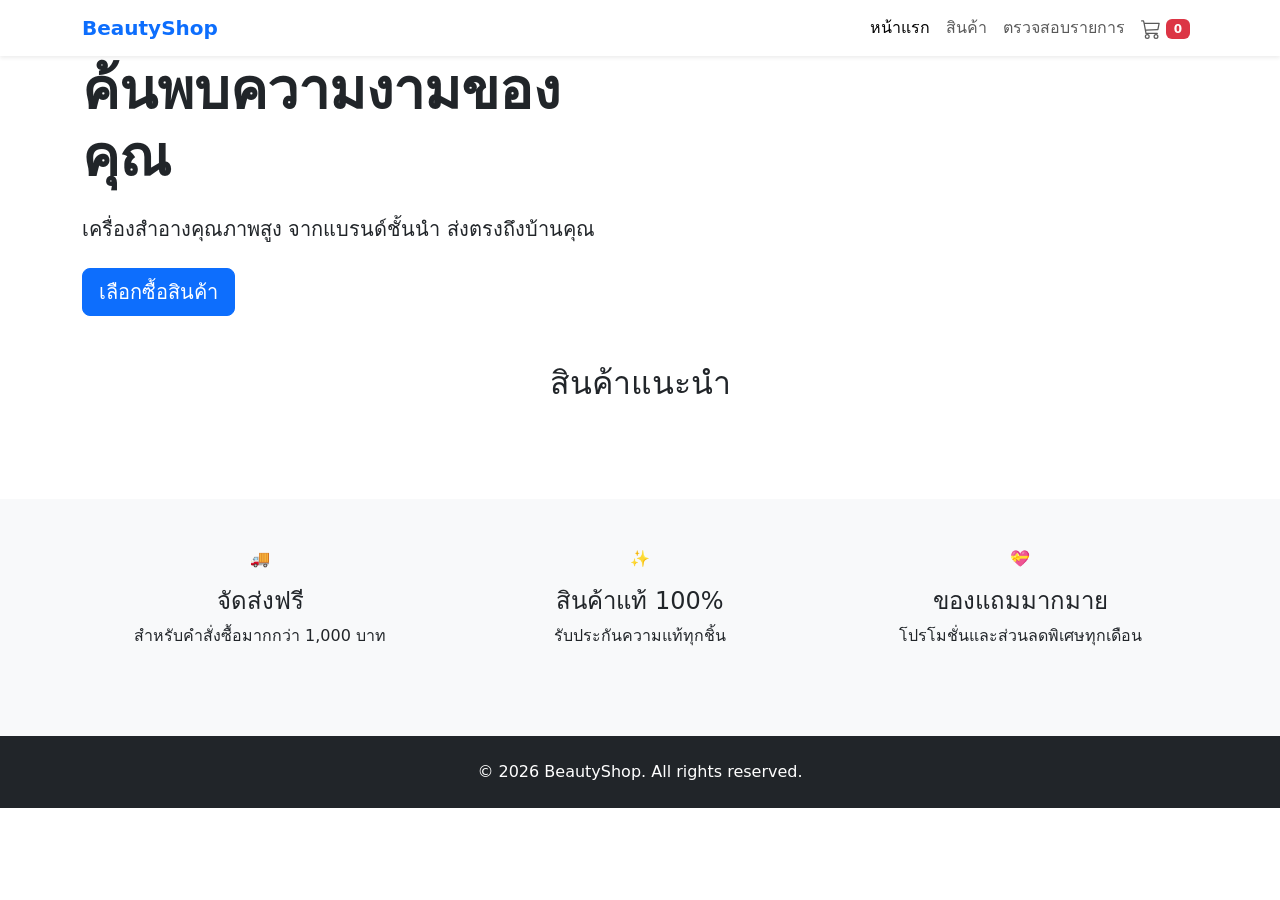
==== index.html @ 7cdaf18f "athitiya" ====
<!DOCTYPE html>
<html lang="th">
<head>
    <meta charset="UTF-8">
    <meta name="viewport" content="width=device-width, initial-scale=1.0">
    <title>BeautyShop - ร้านเครื่องสำอางออนไลน์</title>
   
  
    <link href="https://cdn.jsdelivr.net/npm/bootstrap@5.3.0/dist/css/bootstrap.min.css" rel="stylesheet">
   
    
    <link rel="stylesheet" href="styles.css">
</head>
<body>
   
    <nav class="navbar navbar-expand-lg navbar-light bg-white shadow-sm">
        <div class="container">
            <a class="navbar-brand fw-bold text-primary" href="index.html">
                <span class="logo">BeautyShop</span>
            </a>
            <button class="navbar-toggler" type="button" data-bs-toggle="collapse" data-bs-target="#navbarNav">
                <span class="navbar-toggler-icon"></span>
            </button>
            <div class="collapse navbar-collapse" id="navbarNav">
                <ul class="navbar-nav ms-auto">
                    <li class="nav-item">
                        <a class="nav-link active" href="index.html">หน้าแรก</a>
                    </li>
                    <li class="nav-item">
                        <a class="nav-link" href="products.php">สินค้า</a>
                    </li>
                    <li class="nav-item">
                        <a class="nav-link" href="cart.php">ตรวจสอบรายการ</a>
                    </li>
                    <li class="nav-item">
                        <a class="nav-link position-relative" href="cart.php">
                            <svg xmlns="http://www.w3.org/2000/svg" width="20" height="20" fill="currentColor" class="bi bi-cart3" viewBox="0 0 16 16">
                                <path d="M0 1.5A.5.5 0 0 1 .5 1H2a.5.5 0 0 1 .485.379L2.89 3H14.5a.5.5 0 0 1 .49.598l-1 5a.5.5 0 0 1-.465.401l-9.397.472L4.415 11H13a.5.5 0 0 1 0 1H4a.5.5 0 0 1-.491-.408L2.01 3.607 1.61 2H.5a.5.5 0 0 1-.5-.5zM3.102 4l.84 4.479 9.144-.459L13.89 4H3.102zM5 12a2 2 0 1 0 0 4 2 2 0 0 0 0-4zm7 0a2 2 0 1 0 0 4 2 2 0 0 0 0-4zm-7 1a1 1 0 1 1 0 2 1 1 0 0 1 0-2zm7 0a1 1 0 1 1 0 2 1 1 0 0 1 0-2z"/>
                            </svg>
                            <span class="cart-count badge bg-danger">0</span>
                        </a>
                    </li>
                </ul>
            </div>
        </div>
    </nav>

    
    <section class="hero-section">
        <div class="container">
            <div class="row align-items-center">
                <div class="col-lg-6">
                    <h1 class="display-4 fw-bold mb-4">ค้นพบความงามของคุณ</h1>
                    <p class="lead mb-4">เครื่องสำอางคุณภาพสูง จากแบรนด์ชั้นนำ ส่งตรงถึงบ้านคุณ</p>
                    <a href="products.php" class="btn btn-primary btn-lg">เลือกซื้อสินค้า</a>
                </div>
                <div class="col-lg-6">
                    <div class="hero-image"></div>
                </div>
            </div>
        </div>
    </section>

   
    <section class="py-5">
        <div class="container">
            <h2 class="text-center mb-5">สินค้าแนะนำ</h2>
            <div class="row" id="featured-products">
                
            </div>
        </div>
    </section>

    
    <section class="bg-light py-5">
        <div class="container">
            <div class="row text-center">
                <div class="col-md-4 mb-4">
                    <div class="feature-box">
                        <div class="feature-icon mb-3">🚚</div>
                        <h4>จัดส่งฟรี</h4>
                        <p>สำหรับคำสั่งซื้อมากกว่า 1,000 บาท</p>
                    </div>
                </div>
                <div class="col-md-4 mb-4">
                    <div class="feature-box">
                        <div class="feature-icon mb-3">✨</div>
                        <h4>สินค้าแท้ 100%</h4>
                        <p>รับประกันความแท้ทุกชิ้น</p>
                    </div>
                </div>
                <div class="col-md-4 mb-4">
                    <div class="feature-box">
                        <div class="feature-icon mb-3">💝</div>
                        <h4>ของแถมมากมาย</h4>
                        <p>โปรโมชั่นและส่วนลดพิเศษทุกเดือน</p>
                    </div>
                </div>
            </div>
        </div>
    </section>

    
    <footer class="bg-dark text-white py-4">
        <div class="container text-center">
            <p class="mb-0">&copy; 2026 BeautyShop. All rights reserved.</p>
        </div>
    </footer>

  
    <script src="https://cdn.jsdelivr.net/npm/bootstrap@5.3.0/dist/js/bootstrap.bundle.min.js"></script>
   
    
    <script src="script.js"></script>
</body>
</html>
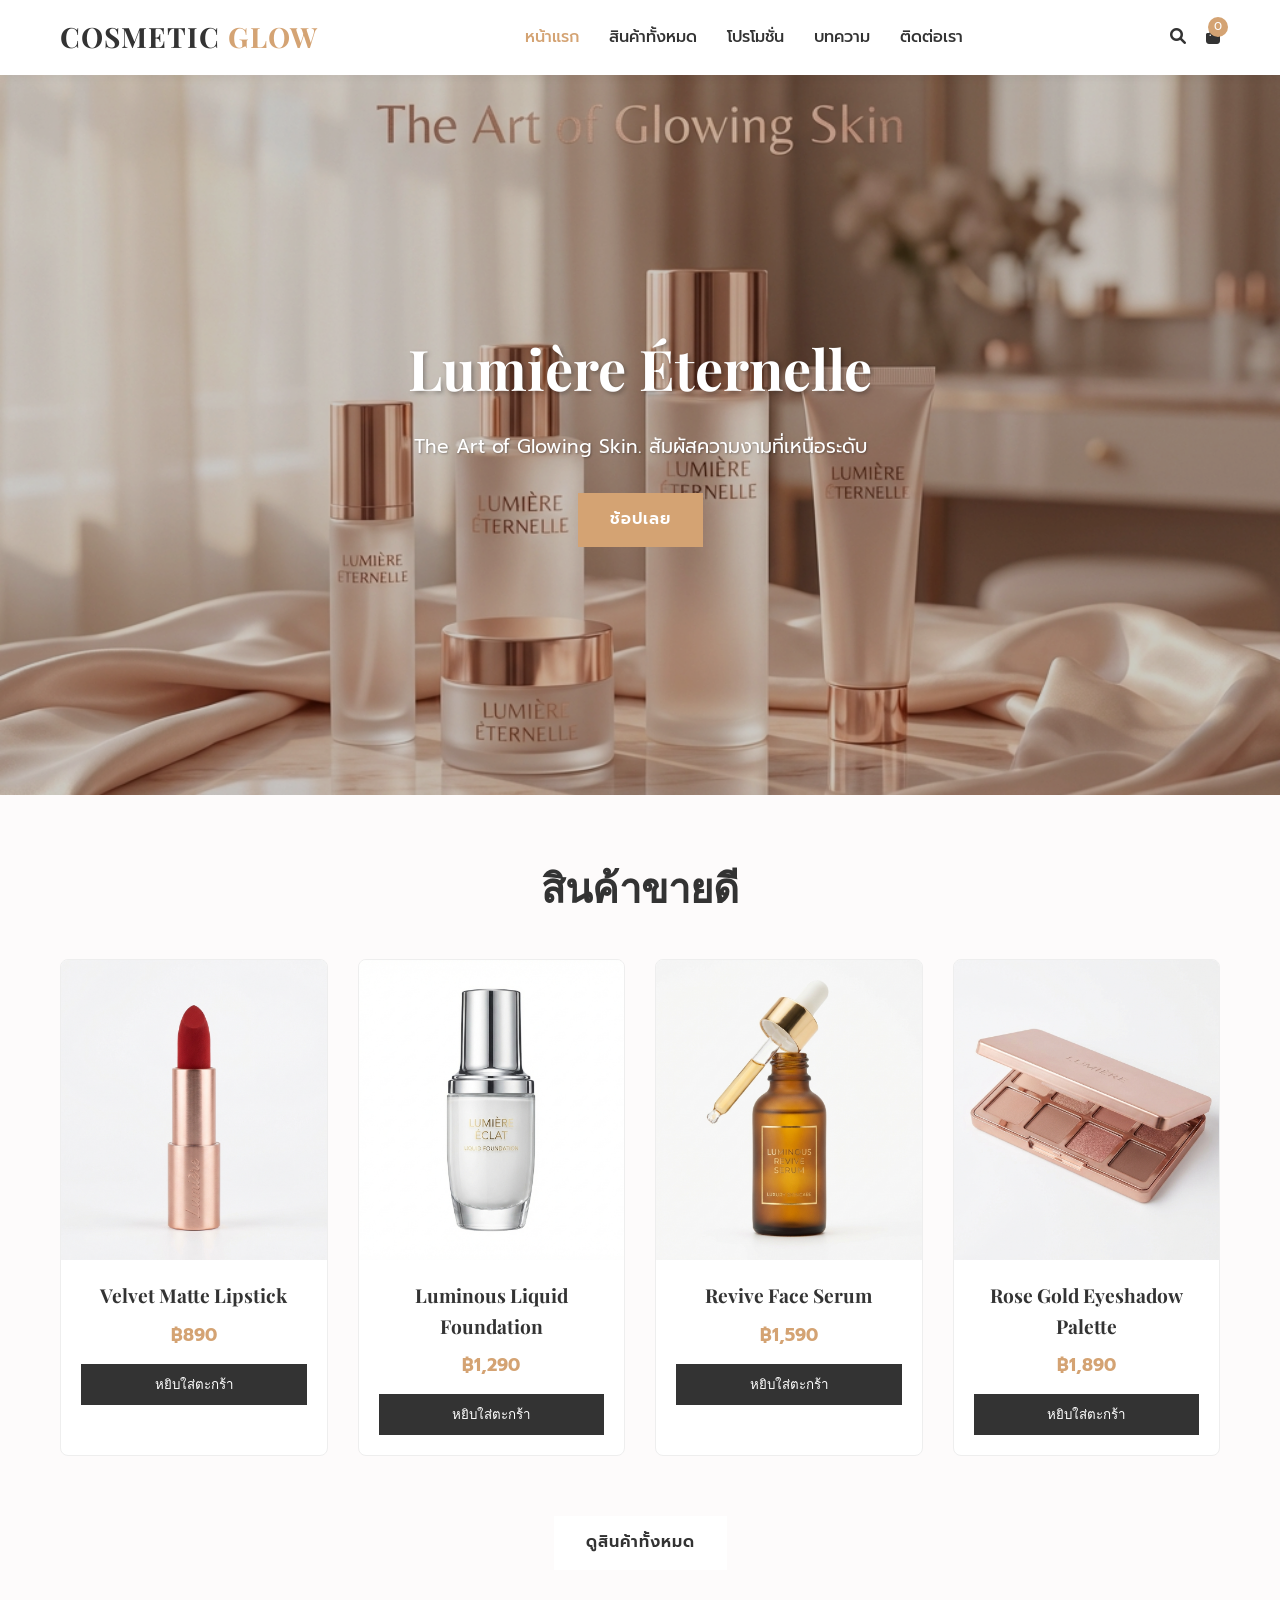
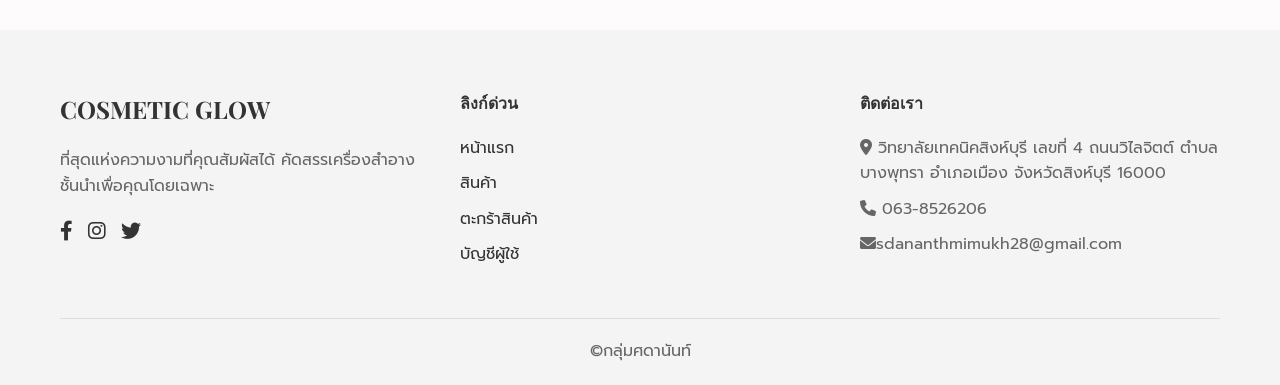
==== commit f4d74e9d: "งาน" ====
--- a/index.html
+++ b/index.html
@@ -1,116 +1,98 @@
 <!DOCTYPE html>
 <html lang="th">
+
 <head>
     <meta charset="UTF-8">
     <meta name="viewport" content="width=device-width, initial-scale=1.0">
-    <title>BeautyShop - ร้านเครื่องสำอางออนไลน์</title>
-   
-  
-    <link href="https://cdn.jsdelivr.net/npm/bootstrap@5.3.0/dist/css/bootstrap.min.css" rel="stylesheet">
-   
-    
-    <link rel="stylesheet" href="styles.css">
+    <title>Cosmetic Glow | Luxury Beauty Store</title>
+    <link rel="stylesheet" href="style.css">
+    <link rel="stylesheet" href="https://cdnjs.cloudflare.com/ajax/libs/font-awesome/6.0.0/css/all.min.css">
 </head>
+
 <body>
-   
-    <nav class="navbar navbar-expand-lg navbar-light bg-white shadow-sm">
-        <div class="container">
-            <a class="navbar-brand fw-bold text-primary" href="index.html">
-                <span class="logo">BeautyShop</span>
-            </a>
-            <button class="navbar-toggler" type="button" data-bs-toggle="collapse" data-bs-target="#navbarNav">
-                <span class="navbar-toggler-icon"></span>
-            </button>
-            <div class="collapse navbar-collapse" id="navbarNav">
-                <ul class="navbar-nav ms-auto">
-                    <li class="nav-item">
-                        <a class="nav-link active" href="index.html">หน้าแรก</a>
-                    </li>
-                    <li class="nav-item">
-                        <a class="nav-link" href="products.php">สินค้า</a>
-                    </li>
-                    <li class="nav-item">
-                        <a class="nav-link" href="cart.php">ตรวจสอบรายการ</a>
-                    </li>
-                    <li class="nav-item">
-                        <a class="nav-link position-relative" href="cart.php">
-                            <svg xmlns="http://www.w3.org/2000/svg" width="20" height="20" fill="currentColor" class="bi bi-cart3" viewBox="0 0 16 16">
-                                <path d="M0 1.5A.5.5 0 0 1 .5 1H2a.5.5 0 0 1 .485.379L2.89 3H14.5a.5.5 0 0 1 .49.598l-1 5a.5.5 0 0 1-.465.401l-9.397.472L4.415 11H13a.5.5 0 0 1 0 1H4a.5.5 0 0 1-.491-.408L2.01 3.607 1.61 2H.5a.5.5 0 0 1-.5-.5zM3.102 4l.84 4.479 9.144-.459L13.89 4H3.102zM5 12a2 2 0 1 0 0 4 2 2 0 0 0 0-4zm7 0a2 2 0 1 0 0 4 2 2 0 0 0 0-4zm-7 1a1 1 0 1 1 0 2 1 1 0 0 1 0-2zm7 0a1 1 0 1 1 0 2 1 1 0 0 1 0-2z"/>
-                            </svg>
-                            <span class="cart-count badge bg-danger">0</span>
-                        </a>
-                    </li>
-                </ul>
+
+
+    <header>
+        <div class="container navbar">
+            <a href="index.html" class="logo">COSMETIC <span>GLOW</span></a>
+
+            <nav class="nav-links">
+                <a href="index.html" class="active">หน้าแรก</a>
+                <a href="shop.html">สินค้าทั้งหมด</a>
+                <a href="promo.html">โปรโมชั่น</a>
+                <a href="#">บทความ</a>
+                <a href="contact.html">ติดต่อเรา</a>
+            </nav>
+
+            <div class="nav-icons">
+                <a href="#"><i class="fas fa-search"></i></a>
+                <a href="cart.html" class="cart-icon">
+                    <i class="fas fa-shopping-bag"></i>
+                    <span class="cart-count">0</span>
+                </a>
             </div>
         </div>
-    </nav>
+    </header>
 
-    
-    <section class="hero-section">
-        <div class="container">
-            <div class="row align-items-center">
-                <div class="col-lg-6">
-                    <h1 class="display-4 fw-bold mb-4">ค้นพบความงามของคุณ</h1>
-                    <p class="lead mb-4">เครื่องสำอางคุณภาพสูง จากแบรนด์ชั้นนำ ส่งตรงถึงบ้านคุณ</p>
-                    <a href="products.php" class="btn btn-primary btn-lg">เลือกซื้อสินค้า</a>
-                </div>
-                <div class="col-lg-6">
-                    <div class="hero-image"></div>
-                </div>
-            </div>
+
+    <section class="hero" style="background-image: url('images/hero.png');">
+        <div class="hero-content">
+            <h1 class="hero-title">Lumière Éternelle</h1>
+            <p class="hero-subtitle">The Art of Glowing Skin. สัมผัสความงามที่เหนือระดับ</p>
+            <a href="shop.html" class="btn btn-primary">ช้อปเลย</a>
         </div>
     </section>
 
-   
-    <section class="py-5">
-        <div class="container">
-            <h2 class="text-center mb-5">สินค้าแนะนำ</h2>
-            <div class="row" id="featured-products">
-                
-            </div>
+
+    <section class="container">
+        <h2 class="section-title">สินค้าขายดี</h2>
+        <div id="bestsellers-grid" class="grid-products">
+
+        </div>
+        <div style="text-align: center; margin-bottom: 60px;">
+            <a href="shop.html" class="btn">ดูสินค้าทั้งหมด</a>
         </div>
     </section>
 
-    
-    <section class="bg-light py-5">
+
+    <footer>
         <div class="container">
-            <div class="row text-center">
-                <div class="col-md-4 mb-4">
-                    <div class="feature-box">
-                        <div class="feature-icon mb-3">🚚</div>
-                        <h4>จัดส่งฟรี</h4>
-                        <p>สำหรับคำสั่งซื้อมากกว่า 1,000 บาท</p>
+            <div class="footer-content">
+                <div class="footer-col">
+                    <span class="footer-logo">COSMETIC <span>GLOW</span></span>
+                    <p>ที่สุดแห่งความงามที่คุณสัมผัสได้ คัดสรรเครื่องสำอางชั้นนำเพื่อคุณโดยเฉพาะ</p>
+                    <div class="social-links">
+                        <a href="#"><i class="fab fa-facebook-f"></i></a>
+                        <a href="#"><i class="fab fa-instagram"></i></a>
+                        <a href="#"><i class="fab fa-twitter"></i></a>
                     </div>
                 </div>
-                <div class="col-md-4 mb-4">
-                    <div class="feature-box">
-                        <div class="feature-icon mb-3">✨</div>
-                        <h4>สินค้าแท้ 100%</h4>
-                        <p>รับประกันความแท้ทุกชิ้น</p>
-                    </div>
+                <div class="footer-col">
+                    <h4>ลิงก์ด่วน</h4>
+                    <ul>
+                        <li><a href="index.html">หน้าแรก</a></li>
+                        <li><a href="shop.html">สินค้า</a></li>
+                        <li><a href="#">ตะกร้าสินค้า</a></li>
+                        <li><a href="#">บัญชีผู้ใช้</a></li>
+                    </ul>
                 </div>
-                <div class="col-md-4 mb-4">
-                    <div class="feature-box">
-                        <div class="feature-icon mb-3">💝</div>
-                        <h4>ของแถมมากมาย</h4>
-                        <p>โปรโมชั่นและส่วนลดพิเศษทุกเดือน</p>
-                    </div>
+                <div class="footer-col">
+                    <h4>ติดต่อเรา</h4>
+                    <ul>
+                        <li><i class="fas fa-map-marker-alt"></i> วิทยาลัยเทคนิคสิงห์บุรี เลขที่ 4 ถนนวิไลจิตต์ ตำบลบางพุทรา อำเภอเมือง
+                             จังหวัดสิงห์บุรี 16000 </li>
+                        <li><i class="fas fa-phone"></i> 063-8526206</li>
+                        <li><i class="fas fa-envelope"></i>sdananthmimukh28@gmail.com</li>
+                    </ul>
                 </div>
             </div>
-        </div>
-    </section>
-
-    
-    <footer class="bg-dark text-white py-4">
-        <div class="container text-center">
-            <p class="mb-0">&copy; 2026 BeautyShop. All rights reserved.</p>
+            <div class="footer-bottom">
+                <p>&copy;กลุ่มศดานันท์</p>
+            </div>
         </div>
     </footer>
 
-  
-    <script src="https://cdn.jsdelivr.net/npm/bootstrap@5.3.0/dist/js/bootstrap.bundle.min.js"></script>
-   
-    
     <script src="script.js"></script>
 </body>
+
 </html>
--- a/style.css
+++ b/style.css
@@ -0,0 +1,458 @@
+@import url('https://fonts.googleapis.com/css2?family=Playfair+Display:ital,wght@0,400;0,700;1,400&family=Prompt:wght@300;400;500;700&display=swap');
+
+:root {
+    --primary-color: #d4a373;
+    --accent-color: #e2b3b3;
+    --text-color: #333333;
+    --bg-color: #fdfbfb;
+    --white: #ffffff;
+    --light-gray: #f9f9f9;
+    --border-color: #eee;
+    --shadow: 0 4px 6px rgba(0, 0, 0, 0.05);
+    --transition: all 0.3s ease;
+}
+
+* {
+    margin: 0;
+    padding: 0;
+    box-sizing: border-box;
+}
+
+body {
+    font-family: 'Prompt', sans-serif;
+    color: var(--text-color);
+    background-color: var(--bg-color);
+    line-height: 1.6;
+}
+
+h1,
+h2,
+h3,
+h4,
+h5,
+h6 {
+    font-family: 'Playfair Display', serif;
+    font-weight: 700;
+    margin-bottom: 1rem;
+}
+
+a {
+    text-decoration: none;
+    color: var(--text-color);
+    transition: var(--transition);
+}
+
+ul {
+    list-style: none;
+}
+
+img {
+    max-width: 100%;
+    height: auto;
+    display: block;
+}
+
+.container {
+    max-width: 1200px;
+    margin: 0 auto;
+    padding: 0 20px;
+}
+
+
+header {
+    background-color: var(--white);
+    box-shadow: 0 2px 10px rgba(0, 0, 0, 0.05);
+    position: sticky;
+    top: 0;
+    z-index: 1000;
+    padding: 15px 0;
+}
+
+.navbar {
+    display: flex;
+    justify-content: space-between;
+    align-items: center;
+}
+
+.logo {
+    font-size: 28px;
+    font-weight: 700;
+    color: var(--text-color);
+    letter-spacing: 1px;
+    font-family: 'Playfair Display', serif;
+}
+
+.logo span {
+    color: var(--primary-color);
+}
+
+.nav-links {
+    display: flex;
+    gap: 30px;
+}
+
+.nav-links a {
+    font-size: 16px;
+    font-weight: 500;
+    position: relative;
+}
+
+.nav-links a:hover,
+.nav-links a.active {
+    color: var(--primary-color);
+}
+
+.nav-icons {
+    display: flex;
+    gap: 20px;
+    align-items: center;
+}
+
+.cart-icon {
+    position: relative;
+    cursor: pointer;
+}
+
+.cart-count {
+    position: absolute;
+    top: -8px;
+    right: -8px;
+    background-color: var(--primary-color);
+    color: var(--white);
+    font-size: 12px;
+    width: 20px;
+    height: 20px;
+    border-radius: 50%;
+    display: flex;
+    align-items: center;
+    justify-content: center;
+}
+
+
+.hero {
+    height: 80vh;
+    background-size: cover;
+    background-position: center;
+    position: relative;
+    display: flex;
+    align-items: center;
+    justify-content: center;
+    text-align: center;
+}
+
+.hero::after {
+    content: "";
+    position: absolute;
+    top: 0;
+    left: 0;
+    width: 100%;
+    height: 100%;
+    background: rgba(0, 0, 0, 0.2);
+}
+
+.hero-content {
+    position: relative;
+    z-index: 1;
+    color: var(--white);
+    max-width: 800px;
+    padding: 20px;
+}
+
+.hero-title {
+    font-size: 3.5rem;
+    margin-bottom: 20px;
+    text-shadow: 2px 2px 4px rgba(0, 0, 0, 0.3);
+}
+
+.hero-subtitle {
+    font-size: 1.2rem;
+    margin-bottom: 30px;
+    text-shadow: 1px 1px 2px rgba(0, 0, 0, 0.3);
+}
+
+.btn {
+    display: inline-block;
+    padding: 12px 30px;
+    background-color: var(--white);
+    color: var(--text-color);
+    text-transform: uppercase;
+    font-weight: 600;
+    letter-spacing: 1px;
+    border: 2px solid var(--white);
+    transition: var(--transition);
+}
+
+.btn:hover {
+    background-color: transparent;
+    color: var(--white);
+}
+
+.btn-primary {
+    background-color: var(--primary-color);
+    color: var(--white);
+    border: 2px solid var(--primary-color);
+}
+
+.btn-primary:hover {
+    background-color: transparent;
+    color: var(--primary-color);
+}
+
+.section-title {
+    text-align: center;
+    margin: 60px 0 40px;
+    font-size: 2.5rem;
+    color: var(--text-color);
+}
+
+.grid-products {
+    display: grid;
+    grid-template-columns: repeat(auto-fit, minmax(250px, 1fr));
+    gap: 30px;
+    margin-bottom: 60px;
+}
+
+.product-card {
+    background: var(--white);
+    border: 1px solid var(--border-color);
+    border-radius: 8px;
+    overflow: hidden;
+    transition: var(--transition);
+    position: relative;
+}
+
+.product-card:hover {
+    box-shadow: 0 10px 20px rgba(0, 0, 0, 0.1);
+    transform: translateY(-5px);
+}
+
+.product-image {
+    width: 100%;
+    height: 300px;
+    object-fit: cover;
+    background-color: #f8f8f8;
+}
+
+.product-info {
+    padding: 20px;
+    text-align: center;
+}
+
+.product-info h3 {
+    font-size: 1.2rem;
+    margin-bottom: 10px;
+}
+
+.product-price {
+    color: var(--primary-color);
+    font-weight: 700;
+    font-size: 1.1rem;
+    display: block;
+    margin-bottom: 15px;
+}
+
+.btn-add-to-cart {
+    width: 100%;
+    background-color: var(--text-color);
+    color: var(--white);
+    border: none;
+    padding: 10px;
+    cursor: pointer;
+    transition: var(--transition);
+}
+
+.btn-add-to-cart:hover {
+    background-color: var(--primary-color);
+}
+
+footer {
+    background-color: #f4f4f4;
+    padding: 60px 0 20px;
+    color: #666;
+}
+
+.footer-content {
+    display: grid;
+    grid-template-columns: repeat(auto-fit, minmax(250px, 1fr));
+    gap: 40px;
+    margin-bottom: 40px;
+}
+
+.footer-logo {
+    font-family: 'Playfair Display', serif;
+    font-size: 24px;
+    font-weight: 700;
+    margin-bottom: 20px;
+    display: block;
+    color: #333;
+}
+
+.footer-col h4 {
+    margin-bottom: 20px;
+    color: #333;
+}
+
+.footer-col ul li {
+    margin-bottom: 10px;
+}
+
+.social-links {
+    display: flex;
+    gap: 15px;
+    margin-top: 15px;
+}
+
+.social-links a {
+    font-size: 20px;
+}
+
+.footer-bottom {
+    text-align: center;
+    border-top: 1px solid #ddd;
+    padding-top: 20px;
+}
+
+.cart-table {
+    width: 100%;
+    border-collapse: collapse;
+    margin-bottom: 30px;
+}
+
+.cart-table th,
+.cart-table td {
+    padding: 15px;
+    text-align: left;
+    border-bottom: 1px solid var(--border-color);
+}
+
+.cart-item-info {
+    display: flex;
+    align-items: center;
+    gap: 15px;
+}
+
+.cart-item-img {
+    width: 60px;
+    height: 60px;
+    object-fit: cover;
+    border-radius: 4px;
+}
+
+.qty-input {
+    width: 50px;
+    padding: 5px;
+    text-align: center;
+}
+
+.cart-summary {
+    background-color: var(--light-gray);
+    padding: 30px;
+    border-radius: 8px;
+    text-align: right;
+    max-width: 400px;
+    margin-left: auto;
+}
+
+.summary-row {
+    display: flex;
+    justify-content: space-between;
+    margin-bottom: 15px;
+    font-size: 1.1rem;
+}
+
+.total {
+    font-weight: 700;
+    font-size: 1.3rem;
+    color: var(--primary-color);
+}
+
+.product-detail-container {
+    display: flex;
+    gap: 50px;
+    margin-top: 50px;
+    margin-bottom: 50px;
+    flex-wrap: wrap;
+}
+
+.detail-image {
+    flex: 1;
+    min-width: 300px;
+}
+
+.detail-info {
+    flex: 1;
+    min-width: 300px;
+}
+
+.main-img {
+    width: 100%;
+    height: auto;
+    border-radius: 8px;
+    box-shadow: var(--shadow);
+}
+
+.detail-title {
+    font-size: 2.5rem;
+    color: var(--text-color);
+}
+
+.detail-price {
+    font-size: 1.8rem;
+    color: var(--primary-color);
+    margin: 20px 0;
+}
+
+.detail-desc {
+    font-size: 1.1rem;
+    color: #666;
+    margin-bottom: 30px;
+}
+
+.checkout-container {
+    display: grid;
+    grid-template-columns: 2fr 1fr;
+    gap: 40px;
+    margin-top: 40px;
+}
+
+.form-group {
+    margin-bottom: 20px;
+}
+
+.form-group label {
+    display: block;
+    margin-bottom: 5px;
+    font-weight: 600;
+}
+
+.form-control {
+    width: 100%;
+    padding: 12px;
+    border: 1px solid var(--border-color);
+    border-radius: 4px;
+    font-family: inherit;
+}
+
+.order-summary-box {
+    background: var(--light-gray);
+    padding: 25px;
+    border-radius: 8px;
+}
+
+@media (max-width: 768px) {
+    .nav-links {
+        display: none;
+    }
+
+    .hero-title {
+        font-size: 2.5rem;
+    }
+
+    .checkout-container {
+        grid-template-columns: 1fr;
+    }
+
+    .product-detail-container {
+        flex-direction: column;
+    }
+}
